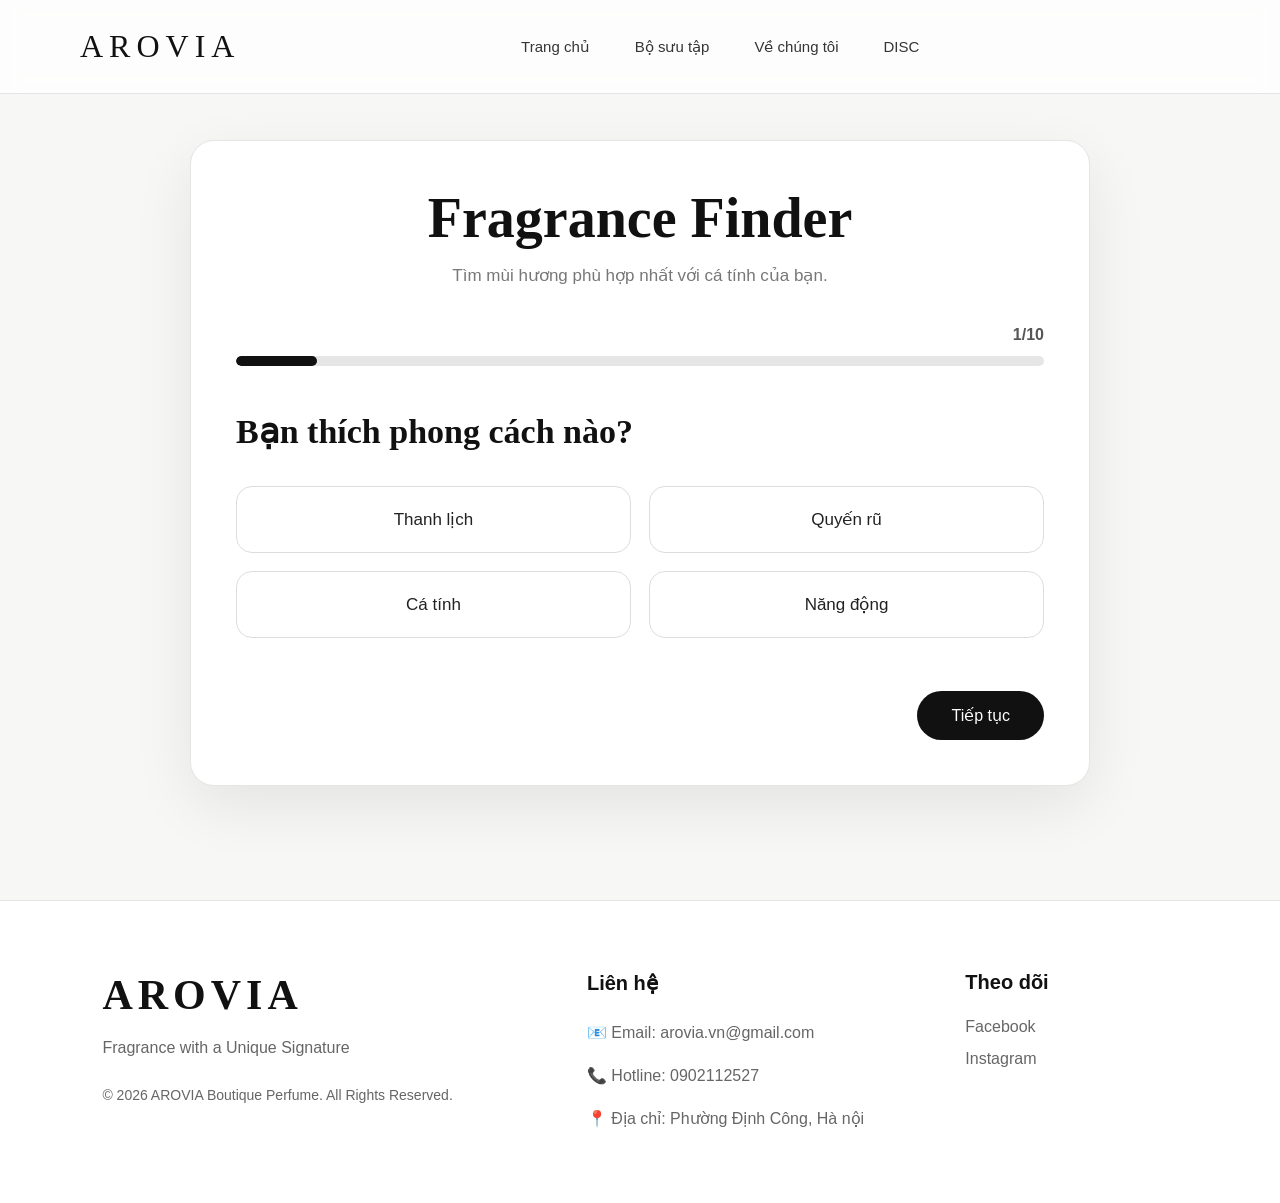
==== disc.html @ c50afe21 "Add files via upload" ====
<!DOCTYPE html>
<html lang="vi">

<head>

    <meta charset="UTF-8">
    <meta name="viewport" content="width=device-width, initial-scale=1.0">

    <title>AROVIA | Fragrance Quiz</title>

    <link rel="stylesheet" href="css/style.css">
    <link rel="stylesheet" href="css/disc.css">

</head>

<body>

    <header class="navbar">

        <a href="index.html" class="logo">
            AROVIA
        </a>

        <nav id="navMenu">

            <a href="index.html">Trang chủ</a>
            <a href="collection.html">Bộ sưu tập</a>
            <a href="about.html">Về chúng tôi</a>
            <a href="disc.html">DISC</a>

        </nav>

        <div class="nav-icons">

            <button id="menuBtn" class="menu-btn">☰</button>

        </div>

    </header>

    <main class="quiz-page">

        <div class="quiz-box">

            <div class="quiz-top">

                <h1>Fragrance Finder</h1>

                <p>Tìm mùi hương phù hợp nhất với cá tính của bạn.</p>

            </div>

            <div class="progress-area">

                <div class="progress-text">

                    <span id="currentQuestion">1</span>

                    /

                    <span>10</span>

                </div>

                <div class="progress-bar">

                    <div class="progress-fill" id="progressFill"></div>

                </div>

            </div>

            <div id="questionContainer">

                <section class="question active">

                    <h2>Bạn thích phong cách nào?</h2>

                    <div class="answers">

                        <button class="answer">Thanh lịch</button>
                        <button class="answer">Quyến rũ</button>
                        <button class="answer">Cá tính</button>
                        <button class="answer">Năng động</button>

                    </div>

                </section>

                <section class="question">

                    <h2>Bạn thường dùng nước hoa khi?</h2>

                    <div class="answers">

                        <button class="answer">Đi làm</button>
                        <button class="answer">Đi chơi</button>
                        <button class="answer">Hẹn hò</button>
                        <button class="answer">Dự tiệc</button>

                    </div>

                </section>

                <section class="question">

                    <h2>Bạn yêu thích nhóm hương nào?</h2>

                    <div class="answers">

                        <button class="answer">Hoa</button>
                        <button class="answer">Gỗ</button>
                        <button class="answer">Cam chanh</button>
                        <button class="answer">Vanilla</button>

                    </div>

                </section>

                <section class="question">

                    <h2>Độ lưu hương mong muốn?</h2>

                    <div class="answers">

                        <button class="answer">4 giờ</button>
                        <button class="answer">6 giờ</button>
                        <button class="answer">8 giờ</button>
                        <button class="answer">10+ giờ</button>

                    </div>

                </section>

                <section class="question">

                    <h2>Bạn thường dùng vào mùa?</h2>

                    <div class="answers">

                        <button class="answer">Xuân</button>
                        <button class="answer">Hạ</button>
                        <button class="answer">Thu</button>
                        <button class="answer">Đông</button>

                    </div>

                </section>

                <section class="question">

                    <h2>Giới tính?</h2>

                    <div class="answers">

                        <button class="answer">Nam</button>
                        <button class="answer">Nữ</button>
                        <button class="answer">Unisex</button>
                        <button class="answer">Khác</button>

                    </div>

                </section>

                <section class="question">

                    <h2>Độ tuổi?</h2>

                    <div class="answers">

                        <button class="answer">Dưới 18</button>
                        <button class="answer">18 - 25</button>
                        <button class="answer">26 - 35</button>
                        <button class="answer">35+</button>

                    </div>

                </section>

                <section class="question">

                    <h2>Ngân sách của bạn?</h2>

                    <div class="answers">

                        <button class="answer">Dưới 2 triệu</button>
                        <button class="answer">2 - 3 triệu</button>
                        <button class="answer">3 - 5 triệu</button>
                        <button class="answer">Không giới hạn</button>

                    </div>

                </section>

                <section class="question">

                    <h2>Bạn muốn người khác cảm nhận mình như thế nào?</h2>

                    <div class="answers">

                        <button class="answer">Sang trọng</button>
                        <button class="answer">Bí ẩn</button>
                        <button class="answer">Dịu dàng</button>
                        <button class="answer">Nổi bật</button>

                    </div>

                </section>

                <section class="question">

                    <h2>Bạn thích note hương nào nhất?</h2>

                    <div class="answers">

                        <button class="answer">Woody</button>
                        <button class="answer">Floral</button>
                        <button class="answer">Amber</button>
                        <button class="answer">Citrus</button>

                    </div>

                </section>

            </div>

            <div class="quiz-buttons">

                <button id="prevBtn">

                    Quay lại

                </button>

                <button id="nextBtn">

                    Tiếp tục

                </button>

            </div>

        </div>

    </main>

    <div class="loading-screen" id="loadingScreen">

        <div class="loader"></div>

        <h2>Đang phân tích cá tính...</h2>

        <p>Tìm mùi hương phù hợp nhất với bạn.</p>

    </div>

    <div class="result-modal" id="resultModal">

        <div class="result-box">

            <img id="resultImage" src="img/shopArovia.png">

            <h2>Bạn phù hợp với</h2>

            <h1 id="resultName">

                Noir Essence

            </h1>

            <p id="resultDescription">

                Woody • Amber • Sang trọng

            </p>

            <div class="match">

                Độ phù hợp

                <strong>

                    95%

                </strong>

            </div>

            <div class="result-buttons">

                <a id="viewProduct" href="product.html?id=1">

                    Xem sản phẩm

                </a>

                <button onclick="location.reload()">

                    Làm lại

                </button>

            </div>

        </div>

    </div>

    <footer>

        <div class="footer-container">

            <div class="footer-brand">

                <h3>AROVIA</h3>

                <p>
                    Fragrance with a Unique Signature
                </p>

                <p class="copyright">
                    © 2026 AROVIA Boutique Perfume. All Rights Reserved.
                </p>

            </div>

            <div class="footer-contact">

                <h4>Liên hệ</h4>

                <p>📧 Email: arovia.vn@gmail.com</p>

                <p>📞 Hotline: 0902112527</p>

                <p>
                    📍 Địa chỉ: Phường Định Công, Hà nội
                </p>

            </div>

            <div class="footer-social">

                <h4>Theo dõi</h4>

                <a href="https://www.facebook.com/arovia.vn" target="_blank">
                    Facebook
                </a>

                <a href="https://www.instagram.com/arovia.vn" target="_blank">
                    Instagram
                </a>

            </div>

        </div>

    </footer>

    <script src="js/layout.js"></script>
    <script src="js/disc.js"></script>

</body>

</html>
---- css/style.css ----
* {
    margin: 0;
    padding: 0;
    box-sizing: border-box;
}

html {
    scroll-behavior: smooth;
}

body {

    background: #F7F7F5;
    color: #111111;
    font-family: Inter, sans-serif;
}

a {
    text-decoration: none;
    color: #111111;
}

header {
    position: fixed;
    top: 0;
    left: 0;
    width: 100%;
    display: flex;
    justify-content: space-between;
    align-items: center;
    padding: 28px 80px;
    z-index: 999;
    background: rgba(255, 255, 255, .78);
    border-bottom: 1px solid #E5E5E5;
    backdrop-filter: blur(10px);
}

.logo {
    font-size: 32px;
    font-family: "Cormorant Garamond", serif;
    letter-spacing: 6px;
}

nav {
    display: flex;
    gap: 45px;
}

nav a {
    font-size: 15px;
    opacity: .85;
    transition: .3s;
    color: #111111;
}

nav a:hover {
    opacity: 1;
    color: #000000;
}

.hero {
    position: relative;
    min-height: 100vh;
    overflow: hidden;
    background: #F7F7F5;
}

.hero-left {
    position: relative;
    z-index: 5;
    width: 42%;
    height: 100vh;
    display: flex;
    flex-direction: column;
    justify-content: center;
    padding-left: 8%;
}

.hero-right {
    position: absolute;
    top: 0;
    right: 0;
    bottom: 0;
    width: 58%;
    height: 100%;
}

.hero-right video {
    position: absolute;
    inset: 0;
    width: 100%;
    height: 100%;
    object-fit: cover;
    pointer-events: none;
    user-select: none;
}

.hero-btn {
    align-self: flex-start;
    padding: 12px 28px;
    font-size: 14px;
    border: 1px solid #111111;
    color: #111111;
    border-radius: 999px;
}

.hero-btn:hover {
    background: #111111;
    color: #FFFFFF;
    transform: translateY(-3px);
    box-shadow: 0 12px 30px rgba(0, 0, 0, .12);
}

.overlay {
    position: absolute;
    inset: 0;
    background: linear-gradient(to right,
            rgba(247, 247, 245, .82),
            rgba(247, 247, 245, .20));
}

.tag {
    display: inline-block;
    padding: 10px 22px;
    border: 1px solid rgba(0, 0, 0, .15);
    border-radius: 40px;
    margin-bottom: 30px;
    letter-spacing: 2px;
    font-size: 13px;
}

.hero h1 {
    font-family: "Cormorant Garamond", serif;
    font-size: 88px;
    line-height: 1;
    margin-bottom: 30px;
    font-weight: 600;
    color: #111111;
}

.hero p {
    font-size: 22px;
    line-height: 1.8;
    max-width: 600px;
    opacity: .85;
    margin-bottom: 40px;
    color: #666666;
}

.buttons {
    display: flex;
    gap: 20px;
}

.btn {
    padding: 18px 36px;
    border-radius: 50px;
    transition: .4s;
    border: 1px solid #111111;
    color: #111111;
}

.primary {
    background: #111111;
    color: #FFFFFF;
}

.btn:hover {
    transform: translateY(-4px);
    background: #111111;
    color: #FFFFFF;
}

.collection {
    padding: 120px 80px;
    background: #EFEFEA;
}

.title span {
    letter-spacing: 4px;
    font-size: 14px;
    color: #7A7A7A;
}

.title h2 {
    font-family: "Cormorant Garamond", serif;
    font-size: 70px;
    margin: 20px 0;
    color: #111111;
}

.title p {
    width: 700px;
    font-size: 20px;
    line-height: 1.8;
    color: #666666;
    margin-bottom: 60px;
}

.products {
    display: grid;
    grid-template-columns: repeat(3, 1fr);
    gap: 35px;
}

.card {
    background: #FFFFFF;
    border: 1px solid #E5E5E5;
    border-radius: 24px;
    padding: 30px;
    transition: .4s;
}

.card:hover {
    transform: translateY(-10px);
    border-color: #BDBDBD;
}

.card img {
    width: 100%;
    height: 420px;
    object-fit: cover;
    border-radius: 18px;
}

.card h3 {
    font-family: "Cormorant Garamond", serif;
    font-size: 42px;
    margin-top: 25px;
    color: #111111;
}

.card p {
    margin-top: 10px;
    color: #666666;
    font-size: 18px;
}

.about {
    padding: 140px 80px;
    display: grid;
    grid-template-columns: 1fr 1fr;
    gap: 70px;
    align-items: center;
}

.about h2 {
    font-family: "Cormorant Garamond", serif;
    font-size: 68px;
    margin-bottom: 30px;
    color: #111111;
}

.about p {
    font-size: 21px;
    line-height: 1.9;
    color: #666666;
}

.quote {
    height: 350px;
    display: flex;
    justify-content: center;
    align-items: center;
    border-radius: 25px;
    background: #FFFFFF;
    font-family: "Cormorant Garamond", serif;
    font-size: 46px;
    border: 1px solid #E5E5E5;
    padding: 50px;
    text-align: center;
    color: #111111;
}

footer{
    background:#FFFFFF;
    border-top:1px solid #E5E5E5;
    padding:70px 8%;
}

.footer-container{
    display:grid;
    grid-template-columns:2fr 1.5fr 1fr;
    gap:60px;
}

.footer-brand h3{
    font-family:"Cormorant Garamond",serif;
    font-size:42px;
    letter-spacing:5px;
    margin-bottom:15px;
    color:#111111;
}

.footer-brand p{
    color:#666666;
    line-height:1.8;
}

.copyright{
    margin-top:20px;
    font-size:14px;
}

.footer-contact,
.footer-social{
    display:flex;
    flex-direction:column;
    gap:14px;
}

.footer-contact h4,
.footer-social h4{
    font-size:20px;
    margin-bottom:10px;
    color:#111111;
}

.footer-contact p{
    color:#666666;
    line-height:1.8;
}

.footer-social a{
    color:#666666;
    transition:.3s;
}

.footer-social a:hover{
    color:#111111;
}

@media(max-width:900px){

.footer-container{
grid-template-columns:1fr;
gap:40px;
text-align:center;
}

.footer-contact,
.footer-social{
align-items:center;
}

}

::-webkit-scrollbar {
    width: 8px;
}

::-webkit-scrollbar-track {
    background: rgba(0, 0, 0, .05);
}

::-webkit-scrollbar-thumb {
    background: rgba(0, 0, 0, .22);
    border-radius: 999px;
    transition: .3s;
}

::-webkit-scrollbar-thumb:hover {
    background: rgba(0, 0, 0, .45);
}

.menu-btn {
    display: none;
}

/*========== OUR STORY ==========*/

.home-story {
    width: 90%;
    margin: 140px auto;
    display: grid;
    grid-template-columns: 1fr 1fr;
    align-items: center;
    gap: 80px;
}

.home-story img {
    width: 100%;
    height: 620px;
    object-fit: cover;
    border-radius: 20px;
    transition: .4s;
}

.home-story img:hover {
    transform: scale(1.03);
}

.story-content span {
    letter-spacing: 4px;
    font-size: 13px;
    color: #777777;
}

.story-content h2 {
    font-size: 56px;
    margin: 20px 0;
    font-family: "Cormorant Garamond", serif;
    color: #111111;
}

.story-content p {
    color: #666666;
    line-height: 1.9;
    margin-bottom: 20px;
    font-size: 17px;
}

.story-btn {
    display: inline-block;
    margin-top: 15px;
    padding: 14px 36px;
    border: 1px solid #111111;
    color: #111111;
    text-decoration: none;
    border-radius: 40px;
    transition: .3s;
}

.story-btn:hover {
    background: #111111;
    color: #FFFFFF;
}

/*========== WHY ==========*/

.why-arovia {
    width: 90%;
    margin: 140px auto;
    text-align: center;
}

.section-title span {
    letter-spacing: 4px;
    font-size: 13px;
    color: #777777;
}

.section-title h2 {
    font-size: 54px;
    margin: 20px 0 70px;
    font-family: "Cormorant Garamond", serif;
    color: #111111;
}

.why-grid {
    display: grid;
    grid-template-columns: repeat(4, 1fr);
    gap: 30px;
}

.why-card {
    background: #FFFFFF;
    padding: 45px 30px;
    border-radius: 18px;
    border: 1px solid #E5E5E5;
    transition: .35s;
}

.why-card:hover {
    transform: translateY(-8px);
    border-color: #BEBEBE;
}

.why-icon {
    font-size: 40px;
    margin-bottom: 20px;
}

.why-card h3 {
    margin-bottom: 18px;
    font-size: 22px;
    color: #111111;
}

.why-card p {
    color: #666666;
    line-height: 1.8;
}

.disc-popup{
position:fixed;
inset:0;
background:rgba(0,0,0,.55);
display:flex;
justify-content:center;
align-items:center;
opacity:0;
visibility:hidden;
transition:.35s;
z-index:99999;
backdrop-filter:blur(4px);
}

.disc-popup.show{
opacity:1;
visibility:visible;
}

.disc-box{
width:90%;
max-width:500px;
background:#fff;
padding:45px;
border-radius:24px;
text-align:center;
position:relative;
animation:popup .35s;
}

.disc-box h2{
font-size:42px;
font-family:"Cormorant Garamond",serif;
margin-bottom:18px;
color:#111;
}

.disc-box p{
color:#666;
line-height:1.8;
margin-bottom:35px;
}

.disc-btns{
display:flex;
gap:15px;
}

.disc-btns a,
.disc-btns button{
flex:1;
padding:16px;
border:none;
border-radius:999px;
cursor:pointer;
font-size:16px;
transition:.3s;
text-decoration:none;
}

.start-disc{
background:#111;
color:#fff;
}

.start-disc:hover{
background:#333;
}

#laterDisc{
background:#eee;
color:#111;
}

#laterDisc:hover{
background:#ddd;
}

.disc-close{
position:absolute;
top:15px;
right:18px;
background:none;
border:none;
font-size:30px;
cursor:pointer;
color:#888;
}

.disc-close:hover{
color:#111;
}

/*========== MOBILE ==========*/

@media(max-width:1100px) {

    /* Navbar */

    .menu-btn {
        display: block;
    }

    .navbar nav {
        display: none;
        position: absolute;
        top: 100%;
        left: 0;
        width: 100%;
        background: #ffffff;
        flex-direction: column;
        align-items: center;
        gap: 20px;
        padding: 25px 0;
        border-top: 1px solid #2A2A2A;
        z-index: 999;
    }

    .navbar nav.active {
        display: flex;
    }

    /* Hero */

    .hero {
        flex-direction: column;
        padding: 110px 20px 50px;
        gap: 35px;
    }

    .hero-left,
    .hero-right {
        width: 100%;
        text-align: center;
    }

    .hero-left {
        padding: 0;
    }

    .hero-left h1 {
        font-size: 42px;
    }

    .hero-left h2 {
        font-size: 26px;
    }

    .hero-left p {
        font-size: 15px;
    }

    .hero-right video {
        width: 100%;
        height: auto;
        border-radius: 15px;
    }

    /* Collection */

    .products {
        grid-template-columns: 1fr;
        gap: 25px;
    }

    .card {
        width: 100%;
    }

    /* Our Story */

    .home-story {
        grid-template-columns: 1fr;
        gap: 35px;
        margin: 80px auto;
    }

    .home-story img {
        width: 100%;
        height: 280px;
        object-fit: cover;
    }

    .story-content {
        text-align: center;
    }

    .story-content h2 {
        font-size: 32px;
    }

    /* Why Choose */

    .why-grid {
        grid-template-columns: 1fr;
        gap: 20px;
    }

    .section-title h2 {
        font-size: 32px;
    }

    /* Footer */

    footer {
        padding: 40px 20px;
        text-align: center;
    }

}
---- css/disc.css ----
.quiz-page{
min-height:100vh;
padding:140px 20px 80px;
background:#F7F7F5;
display:flex;
justify-content:center;
align-items:flex-start;
}

.quiz-box{
width:100%;
max-width:900px;
background:#FFFFFF;
border:1px solid #E5E5E5;
border-radius:24px;
padding:45px;
box-shadow:0 20px 60px rgba(0,0,0,.08);
overflow:hidden;
}

.quiz-top{
text-align:center;
margin-bottom:40px;
}

.quiz-top h1{
font-family:"Cormorant Garamond",serif;
font-size:56px;
color:#111;
margin-bottom:15px;
}

.quiz-top p{
color:#777;
font-size:17px;
}

.progress-area{
margin-bottom:45px;
}

.progress-text{
display:flex;
justify-content:flex-end;
font-weight:600;
margin-bottom:12px;
color:#555;
}

.progress-bar{
height:10px;
background:#E6E6E6;
border-radius:50px;
overflow:hidden;
}

.progress-fill{
height:100%;
width:10%;
background:#111;
border-radius:50px;
transition:.45s;
}

#questionContainer{
position:relative;
min-height:240px;
}

.question{
position:absolute;
width:100%;
top:0;
left:0;
opacity:0;
visibility:hidden;
transform:translateX(50px);
transition:.45s;
}

.question.active{
opacity:1;
visibility:visible;
transform:translateX(0);
}

.question h2{
font-size:34px;
font-family:"Cormorant Garamond",serif;
margin-bottom:35px;
color:#111;
}

.answers{
display:grid;
grid-template-columns:1fr 1fr;
gap:18px;
}

.answer{
padding:22px;
border:1px solid #DDD;
background:#FFF;
border-radius:16px;
cursor:pointer;
font-size:17px;
transition:.3s;
color:#222;
}

.answer:hover{
border-color:#111;
transform:translateY(-3px);
box-shadow:0 10px 30px rgba(0,0,0,.08);
}

.answer.selected{
background:#111;
color:#FFF;
border-color:#111;
}

.quiz-buttons{
display:flex;
justify-content:space-between;
margin-top:40px;
}

.quiz-buttons button{
padding:15px 34px;
border:none;
border-radius:999px;
font-size:16px;
cursor:pointer;
transition:.3s;
}

#prevBtn{
background:#ECECEC;
color:#111;
}

#nextBtn{
background:#111;
color:#FFF;
}

.quiz-buttons button:hover{
transform:translateY(-3px);
}

.loading-screen{
position:fixed;
inset:0;
background:rgba(255,255,255,.95);
display:flex;
flex-direction:column;
justify-content:center;
align-items:center;
opacity:0;
visibility:hidden;
transition:.35s;
z-index:9999;
}

.loading-screen.active{
opacity:1;
visibility:visible;
}

.loader{
width:80px;
height:80px;
border:7px solid #DDD;
border-top:7px solid #111;
border-radius:50%;
animation:spin 1s linear infinite;
margin-bottom:25px;
}

.loading-screen h2{
font-size:34px;
font-family:"Cormorant Garamond",serif;
color:#111;
margin-bottom:12px;
}

.loading-screen p{
color:#777;
}

.result-modal{
position:fixed;
inset:0;
background:rgba(0,0,0,.55);
display:flex;
justify-content:center;
align-items:center;
opacity:0;
visibility:hidden;
transition:.35s;
z-index:10000;
}

.result-modal.active{
opacity:1;
visibility:visible;
}

.result-box{
width:90%;
max-width:520px;
background:#FFF;
border-radius:24px;
padding:40px;
text-align:center;
animation:popup .4s;
}

.result-box img{
width:210px;
height:210px;
object-fit:contain;
margin-bottom:20px;
}

.result-box h2{
font-size:22px;
color:#777;
margin-bottom:10px;
}

.result-box h1{
font-size:48px;
font-family:"Cormorant Garamond",serif;
color:#111;
margin-bottom:15px;
}

.result-box p{
color:#666;
line-height:1.8;
margin-bottom:25px;
}

.match{
background:#F2F2F2;
border-radius:14px;
padding:18px;
margin-bottom:30px;
font-size:18px;
color:#333;
}

.match strong{
display:block;
font-size:34px;
margin-top:8px;
color:#111;
}

.result-buttons{
display:flex;
gap:15px;
}

.result-buttons a,
.result-buttons button{
flex:1;
padding:16px;
border-radius:999px;
text-decoration:none;
font-size:16px;
cursor:pointer;
transition:.3s;
}

.result-buttons a{
background:#111;
color:#FFF;
}

.result-buttons button{
background:#ECECEC;
border:none;
color:#111;
}

.result-buttons a:hover,
.result-buttons button:hover{
transform:translateY(-3px);
}

@keyframes spin{
100%{
transform:rotate(360deg);
}
}

@keyframes popup{
from{
transform:scale(.8);
opacity:0;
}
to{
transform:scale(1);
opacity:1;
}
}

@media(max-width:768px){

.quiz-page{
padding:110px 15px 50px;
}

.quiz-box{
padding:30px 22px;
}

.quiz-top h1{
font-size:42px;
}

.question h2{
font-size:28px;
}

.answers{
grid-template-columns:1fr;
}

.answer{
padding:18px;
font-size:16px;
}

.quiz-buttons{
flex-direction:column;
gap:15px;
}

.quiz-buttons button{
width:100%;
}

.result-box{
padding:30px 20px;
}

.result-box img{
width:170px;
height:170px;
}

.result-box h1{
font-size:38px;
}

.result-buttons{
flex-direction:column;
}

}
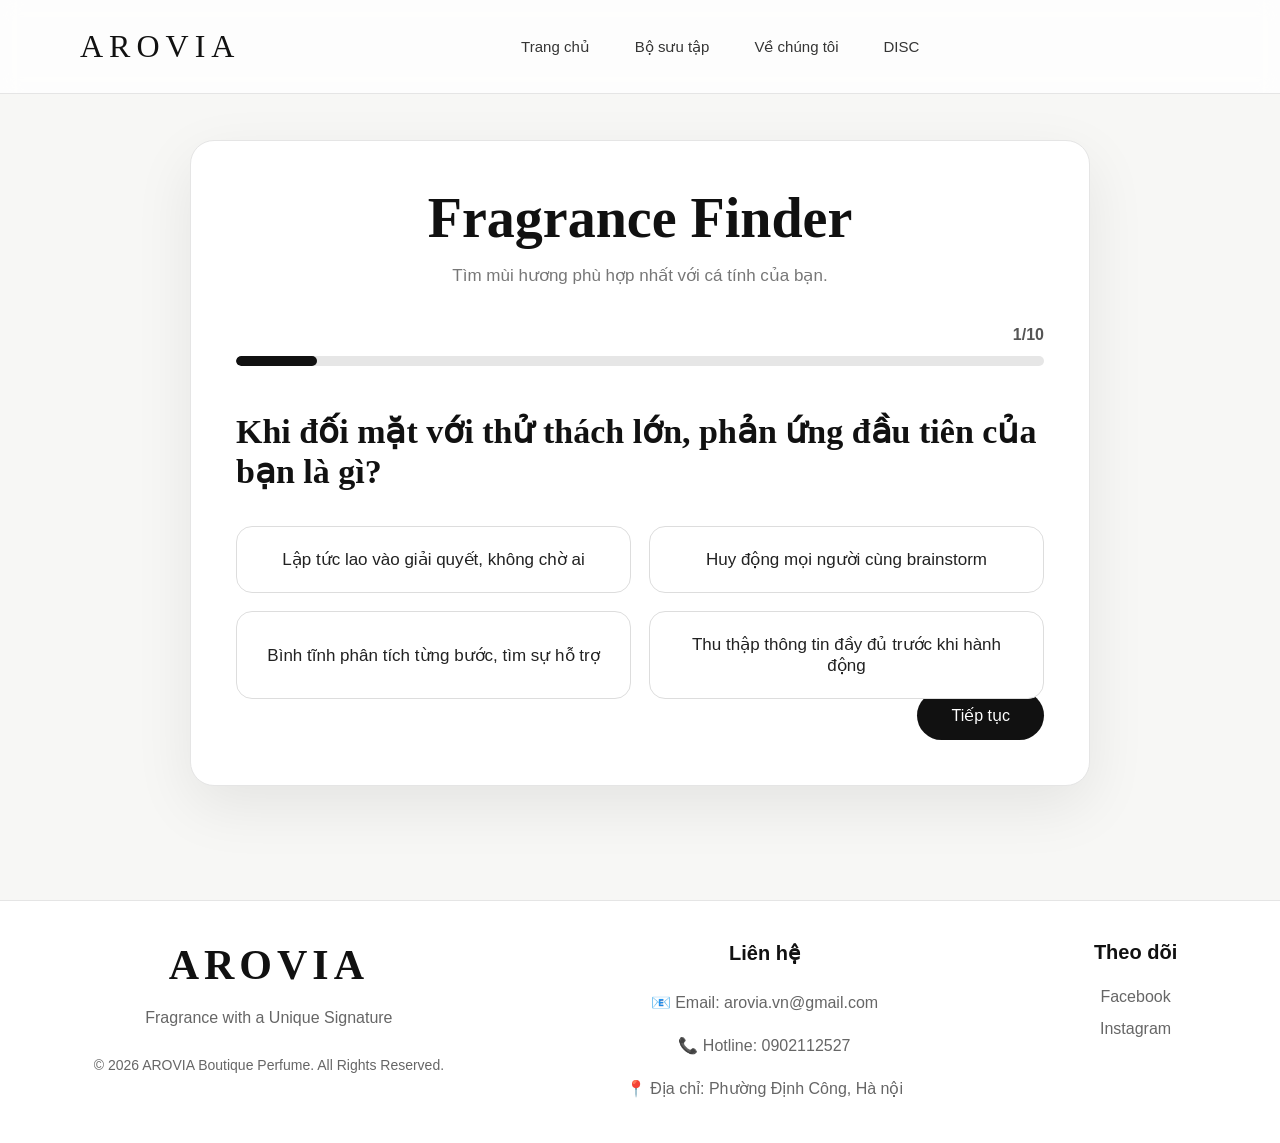
==== commit c42c24a4: "Update disc.html" ====
--- a/disc.html
+++ b/disc.html
@@ -70,159 +70,109 @@
 
             </div>
 
-            <div id="questionContainer">
-
-                <section class="question active">
-
-                    <h2>Bạn thích phong cách nào?</h2>
-
-                    <div class="answers">
-
-                        <button class="answer">Thanh lịch</button>
-                        <button class="answer">Quyến rũ</button>
-                        <button class="answer">Cá tính</button>
-                        <button class="answer">Năng động</button>
-
-                    </div>
-
-                </section>
-
-                <section class="question">
-
-                    <h2>Bạn thường dùng nước hoa khi?</h2>
-
-                    <div class="answers">
-
-                        <button class="answer">Đi làm</button>
-                        <button class="answer">Đi chơi</button>
-                        <button class="answer">Hẹn hò</button>
-                        <button class="answer">Dự tiệc</button>
-
-                    </div>
-
-                </section>
-
-                <section class="question">
-
-                    <h2>Bạn yêu thích nhóm hương nào?</h2>
-
-                    <div class="answers">
-
-                        <button class="answer">Hoa</button>
-                        <button class="answer">Gỗ</button>
-                        <button class="answer">Cam chanh</button>
-                        <button class="answer">Vanilla</button>
-
-                    </div>
-
-                </section>
-
-                <section class="question">
-
-                    <h2>Độ lưu hương mong muốn?</h2>
-
-                    <div class="answers">
-
-                        <button class="answer">4 giờ</button>
-                        <button class="answer">6 giờ</button>
-                        <button class="answer">8 giờ</button>
-                        <button class="answer">10+ giờ</button>
-
-                    </div>
-
-                </section>
-
-                <section class="question">
-
-                    <h2>Bạn thường dùng vào mùa?</h2>
-
-                    <div class="answers">
-
-                        <button class="answer">Xuân</button>
-                        <button class="answer">Hạ</button>
-                        <button class="answer">Thu</button>
-                        <button class="answer">Đông</button>
-
-                    </div>
-
-                </section>
-
-                <section class="question">
-
-                    <h2>Giới tính?</h2>
-
-                    <div class="answers">
-
-                        <button class="answer">Nam</button>
-                        <button class="answer">Nữ</button>
-                        <button class="answer">Unisex</button>
-                        <button class="answer">Khác</button>
-
-                    </div>
-
-                </section>
-
-                <section class="question">
-
-                    <h2>Độ tuổi?</h2>
-
-                    <div class="answers">
-
-                        <button class="answer">Dưới 18</button>
-                        <button class="answer">18 - 25</button>
-                        <button class="answer">26 - 35</button>
-                        <button class="answer">35+</button>
-
-                    </div>
-
-                </section>
-
-                <section class="question">
-
-                    <h2>Ngân sách của bạn?</h2>
-
-                    <div class="answers">
-
-                        <button class="answer">Dưới 2 triệu</button>
-                        <button class="answer">2 - 3 triệu</button>
-                        <button class="answer">3 - 5 triệu</button>
-                        <button class="answer">Không giới hạn</button>
-
-                    </div>
-
-                </section>
-
-                <section class="question">
-
-                    <h2>Bạn muốn người khác cảm nhận mình như thế nào?</h2>
-
-                    <div class="answers">
-
-                        <button class="answer">Sang trọng</button>
-                        <button class="answer">Bí ẩn</button>
-                        <button class="answer">Dịu dàng</button>
-                        <button class="answer">Nổi bật</button>
-
-                    </div>
-
-                </section>
-
-                <section class="question">
-
-                    <h2>Bạn thích note hương nào nhất?</h2>
-
-                    <div class="answers">
-
-                        <button class="answer">Woody</button>
-                        <button class="answer">Floral</button>
-                        <button class="answer">Amber</button>
-                        <button class="answer">Citrus</button>
-
-                    </div>
-
-                </section>
-
-            </div>
+           <div id="questionContainer">
+
+    <section class="question active">
+        <h2>Khi đối mặt với thử thách lớn, phản ứng đầu tiên của bạn là gì?</h2>
+        <div class="answers">
+            <button class="answer">Lập tức lao vào giải quyết, không chờ ai</button>
+            <button class="answer">Huy động mọi người cùng brainstorm</button>
+            <button class="answer">Bình tĩnh phân tích từng bước, tìm sự hỗ trợ</button>
+            <button class="answer">Thu thập thông tin đầy đủ trước khi hành động</button>
+        </div>
+    </section>
+
+    <section class="question">
+        <h2>Môi trường làm việc / học tập lý tưởng của bạn?</h2>
+        <div class="answers">
+            <button class="answer">Tự chủ, có quyền quyết định, ít ràng buộc</button>
+            <button class="answer">Năng động, nhiều người, nhiều ý tưởng mới</button>
+            <button class="answer">Ổn định, hòa thuận, mọi người tin tưởng nhau</button>
+            <button class="answer">Ngăn nắp, có quy trình rõ ràng, ít xáo trộn</button>
+        </div>
+    </section>
+
+    <section class="question">
+        <h2>Người khác thường nhận xét bạn là người như thế nào?</h2>
+        <div class="answers">
+            <button class="answer">Dứt khoát, tự tin, đôi khi hơi thẳng thắn</button>
+            <button class="answer">Vui vẻ, cuốn hút, dễ kết bạn</button>
+            <button class="answer">Đáng tin, kiên nhẫn, luôn lắng nghe</button>
+            <button class="answer">Cẩn thận, tỉ mỉ, nghiêm túc</button>
+        </div>
+    </section>
+
+    <section class="question">
+        <h2>Khi chọn một món đồ mới, bạn ưu tiên điều gì nhất?</h2>
+        <div class="answers">
+            <button class="answer">Nổi bật, thể hiện đẳng cấp và cá tính</button>
+            <button class="answer">Trendy, nhiều người khen, dễ chia sẻ lên mạng</button>
+            <button class="answer">Thoải mái, bền, phù hợp lâu dài</button>
+            <button class="answer">Chất lượng thật sự, có lý do rõ ràng để chọn</button>
+        </div>
+    </section>
+
+    <section class="question">
+        <h2>Buổi tối lý tưởng của bạn trông như thế nào?</h2>
+        <div class="answers">
+            <button class="answer">Xem phim hành động hoặc tập thể thao cường độ cao</button>
+            <button class="answer">Tụ tập bạn bè, đi bar hoặc sự kiện vui vẻ</button>
+            <button class="answer">Ở nhà, uống trà, xem phim nhẹ nhàng cùng người thân</button>
+            <button class="answer">Đọc sách, nghe nhạc, hoặc làm điều gì đó có chiều sâu</button>
+        </div>
+    </section>
+
+    <section class="question">
+        <h2>Khi căng thẳng, bạn thường làm gì?</h2>
+        <div class="answers">
+            <button class="answer">Tập trung giải quyết vấn đề gây ra stress</button>
+            <button class="answer">Nói chuyện với ai đó, xả ra ngoài</button>
+            <button class="answer">Làm điều gì đó quen thuộc, nhẹ nhàng để bình tĩnh lại</button>
+            <button class="answer">Cần không gian một mình để suy nghĩ và phân tích</button>
+        </div>
+    </section>
+
+    <section class="question">
+        <h2>Trong chuyến du lịch, bạn thích kiểu trải nghiệm nào?</h2>
+        <div class="answers">
+            <button class="answer">Khám phá địa điểm mới, phiêu lưu, không theo tour</button>
+            <button class="answer">Đi cùng hội bạn đông, nhiều hoạt động vui nhộn</button>
+            <button class="answer">Nghỉ ngơi thoải mái ở nơi yên tĩnh, gần gũi thiên nhiên</button>
+            <button class="answer">Tìm hiểu văn hóa, lịch sử, nghệ thuật địa phương</button>
+        </div>
+    </section>
+
+    <section class="question">
+        <h2>Nếu là một loài hoa, bạn nghĩ mình sẽ là?</h2>
+        <div class="answers">
+            <button class="answer">Hoa hồng đỏ — mạnh mẽ, đầy cá tính</button>
+            <button class="answer">Hoa hướng dương — rực rỡ, lan tỏa năng lượng</button>
+            <button class="answer">Hoa cúc trắng — giản dị, bền bỉ, đáng tin</button>
+            <button class="answer">Hoa lan — tinh tế, quý phái, không phổ biến</button>
+        </div>
+    </section>
+
+    <section class="question">
+        <h2>Khi nghe "mùi hương", điều đầu tiên bạn liên tưởng đến?</h2>
+        <div class="answers">
+            <button class="answer">Mùi gỗ, da thuộc, khói — mạnh mẽ và quyền lực</button>
+            <button class="answer">Mùi hoa tươi, trái cây — vui tươi và dễ chịu</button>
+            <button class="answer">Mùi ấm áp như vani, phấn — gợi nhớ ký ức đẹp</button>
+            <button class="answer">Mùi xanh lá, thảo mộc, tinh tế — sâu sắc và độc đáo</button>
+        </div>
+    </section>
+
+    <section class="question">
+        <h2>Bạn muốn người khác cảm nhận điều gì khi ở gần bạn?</h2>
+        <div class="answers">
+            <button class="answer">Sức mạnh và sự tự tin — bạn là người đáng nể</button>
+            <button class="answer">Niềm vui và năng lượng — bạn làm mọi thứ sống động hơn</button>
+            <button class="answer">Sự ấm áp và tin tưởng — bạn luôn ở đây khi cần</button>
+            <button class="answer">Chiều sâu và trí tuệ — bạn có góc nhìn khác biệt</button>
+        </div>
+    </section>
+
+</div>
 
             <div class="quiz-buttons">
 
@@ -351,9 +301,7 @@
                 </a>
 
             </div>
-
-        </div>
-
+        </div>
     </footer>
 
     <script src="js/layout.js"></script>
@@ -361,4 +309,4 @@
 
 </body>
 
-</html>+</html>
--- a/css/style.css
+++ b/css/style.css
@@ -190,7 +190,8 @@
 }
 
 .title p {
-    width: 700px;
+    width: 100%;
+    max-width: 700px;
     font-size: 20px;
     line-height: 1.8;
     color: #666666;
@@ -272,76 +273,76 @@
     color: #111111;
 }
 
-footer{
-    background:#FFFFFF;
-    border-top:1px solid #E5E5E5;
-    padding:70px 8%;
-}
-
-.footer-container{
-    display:grid;
-    grid-template-columns:2fr 1.5fr 1fr;
-    gap:60px;
-}
-
-.footer-brand h3{
-    font-family:"Cormorant Garamond",serif;
-    font-size:42px;
-    letter-spacing:5px;
-    margin-bottom:15px;
-    color:#111111;
-}
-
-.footer-brand p{
-    color:#666666;
-    line-height:1.8;
-}
-
-.copyright{
-    margin-top:20px;
-    font-size:14px;
+footer {
+    background: #FFFFFF;
+    border-top: 1px solid #E5E5E5;
+    padding: 70px 8%;
+}
+
+.footer-container {
+    display: grid;
+    grid-template-columns: 2fr 1.5fr 1fr;
+    gap: 60px;
+}
+
+.footer-brand h3 {
+    font-family: "Cormorant Garamond", serif;
+    font-size: 42px;
+    letter-spacing: 5px;
+    margin-bottom: 15px;
+    color: #111111;
+}
+
+.footer-brand p {
+    color: #666666;
+    line-height: 1.8;
+}
+
+.copyright {
+    margin-top: 20px;
+    font-size: 14px;
 }
 
 .footer-contact,
-.footer-social{
-    display:flex;
-    flex-direction:column;
-    gap:14px;
+.footer-social {
+    display: flex;
+    flex-direction: column;
+    gap: 14px;
 }
 
 .footer-contact h4,
-.footer-social h4{
-    font-size:20px;
-    margin-bottom:10px;
-    color:#111111;
-}
-
-.footer-contact p{
-    color:#666666;
-    line-height:1.8;
-}
-
-.footer-social a{
-    color:#666666;
-    transition:.3s;
-}
-
-.footer-social a:hover{
-    color:#111111;
-}
-
-@media(max-width:900px){
-
-.footer-container{
-grid-template-columns:1fr;
-gap:40px;
-text-align:center;
-}
-
-.footer-contact,
-.footer-social{
-align-items:center;
-}
+.footer-social h4 {
+    font-size: 20px;
+    margin-bottom: 10px;
+    color: #111111;
+}
+
+.footer-contact p {
+    color: #666666;
+    line-height: 1.8;
+}
+
+.footer-social a {
+    color: #666666;
+    transition: .3s;
+}
+
+.footer-social a:hover {
+    color: #111111;
+}
+
+@media(max-width:900px) {
+
+    .footer-container {
+        grid-template-columns: 1fr;
+        gap: 40px;
+        text-align: center;
+    }
+
+    .footer-contact,
+    .footer-social {
+        align-items: center;
+    }
 
 }
 
@@ -482,102 +483,102 @@
     line-height: 1.8;
 }
 
-.disc-popup{
-position:fixed;
-inset:0;
-background:rgba(0,0,0,.55);
-display:flex;
-justify-content:center;
-align-items:center;
-opacity:0;
-visibility:hidden;
-transition:.35s;
-z-index:99999;
-backdrop-filter:blur(4px);
-}
-
-.disc-popup.show{
-opacity:1;
-visibility:visible;
-}
-
-.disc-box{
-width:90%;
-max-width:500px;
-background:#fff;
-padding:45px;
-border-radius:24px;
-text-align:center;
-position:relative;
-animation:popup .35s;
-}
-
-.disc-box h2{
-font-size:42px;
-font-family:"Cormorant Garamond",serif;
-margin-bottom:18px;
-color:#111;
-}
-
-.disc-box p{
-color:#666;
-line-height:1.8;
-margin-bottom:35px;
-}
-
-.disc-btns{
-display:flex;
-gap:15px;
+.disc-popup {
+    position: fixed;
+    inset: 0;
+    background: rgba(0, 0, 0, .55);
+    display: flex;
+    justify-content: center;
+    align-items: center;
+    opacity: 0;
+    visibility: hidden;
+    transition: .35s;
+    z-index: 99999;
+    backdrop-filter: blur(4px);
+}
+
+.disc-popup.show {
+    opacity: 1;
+    visibility: visible;
+}
+
+.disc-box {
+    width: 90%;
+    max-width: 500px;
+    background: #fff;
+    padding: 45px;
+    border-radius: 24px;
+    text-align: center;
+    position: relative;
+    animation: popup .35s;
+}
+
+.disc-box h2 {
+    font-size: 42px;
+    font-family: "Cormorant Garamond", serif;
+    margin-bottom: 18px;
+    color: #111;
+}
+
+.disc-box p {
+    color: #666;
+    line-height: 1.8;
+    margin-bottom: 35px;
+}
+
+.disc-btns {
+    display: flex;
+    gap: 15px;
 }
 
 .disc-btns a,
-.disc-btns button{
-flex:1;
-padding:16px;
-border:none;
-border-radius:999px;
-cursor:pointer;
-font-size:16px;
-transition:.3s;
-text-decoration:none;
-}
-
-.start-disc{
-background:#111;
-color:#fff;
-}
-
-.start-disc:hover{
-background:#333;
-}
-
-#laterDisc{
-background:#eee;
-color:#111;
-}
-
-#laterDisc:hover{
-background:#ddd;
-}
-
-.disc-close{
-position:absolute;
-top:15px;
-right:18px;
-background:none;
-border:none;
-font-size:30px;
-cursor:pointer;
-color:#888;
-}
-
-.disc-close:hover{
-color:#111;
+.disc-btns button {
+    flex: 1;
+    padding: 16px;
+    border: none;
+    border-radius: 999px;
+    cursor: pointer;
+    font-size: 16px;
+    transition: .3s;
+    text-decoration: none;
+}
+
+.start-disc {
+    background: #111;
+    color: #fff;
+}
+
+.start-disc:hover {
+    background: #333;
+}
+
+#laterDisc {
+    background: #eee;
+    color: #111;
+}
+
+#laterDisc:hover {
+    background: #ddd;
+}
+
+.disc-close {
+    position: absolute;
+    top: 15px;
+    right: 18px;
+    background: none;
+    border: none;
+    font-size: 30px;
+    cursor: pointer;
+    color: #888;
+}
+
+.disc-close:hover {
+    color: #111;
 }
 
 /*========== MOBILE ==========*/
 
-@media(max-width:1100px) {
+@media(max-width:768px) {
 
     /* Navbar */
 
@@ -607,37 +608,57 @@
     /* Hero */
 
     .hero {
+        display: flex;
         flex-direction: column;
-        padding: 110px 20px 50px;
-        gap: 35px;
-    }
-
-    .hero-left,
-    .hero-right {
-        width: 100%;
-        text-align: center;
+        min-height: auto;
+        padding: 90px 20px 40px;
+        gap: 30px;
     }
 
     .hero-left {
-        padding: 0;
-    }
-
-    .hero-left h1 {
-        font-size: 42px;
-    }
-
-    .hero-left h2 {
-        font-size: 26px;
-    }
-
-    .hero-left p {
-        font-size: 15px;
-    }
-
-    .hero-right video {
         width: 100%;
         height: auto;
-        border-radius: 15px;
+        padding: 0;
+        text-align: center;
+        align-items: center;
+        justify-content: center;
+    }
+
+    .hero-left h1 {
+        font-size: 52px;
+        margin-bottom: 15px;
+    }
+
+    .hero-left h2 {
+        font-size: 30px;
+        margin-bottom: 15px;
+    }
+
+    .hero-left p {
+        font-size: 16px;
+        line-height: 1.7;
+        margin-bottom: 25px;
+    }
+
+    .hero-btn {
+        align-self: center;
+    }
+
+    .hero-right {
+        position: relative;
+        width: 100%;
+        height: 320px;
+        right: auto;
+        top: auto;
+        bottom: auto;
+    }
+
+    .hero-right video {
+        position: relative;
+        width: 100%;
+        height: 100%;
+        object-fit: cover;
+        border-radius: 18px;
     }
 
     /* Collection */
@@ -684,11 +705,39 @@
         font-size: 32px;
     }
 
-    /* Footer */
-
-    footer {
-        padding: 40px 20px;
+    /* about */
+
+    .about {
+        display: grid;
+        grid-template-columns: 1fr;
+        padding: 80px 20px;
+        gap: 35px;
         text-align: center;
     }
 
-}+    .about h2 {
+        font-size: 34px;
+        margin-bottom: 20px;
+    }
+
+    .about p {
+        font-size: 16px;
+        line-height: 1.8;
+    }
+
+    .quote {
+        width: 100%;
+        height: auto;
+        padding: 35px 25px;
+        font-size: 28px;
+        line-height: 1.5;
+    }
+
+}
+
+/* Footer */
+
+footer {
+    padding: 40px 20px;
+    text-align: center;
+}
